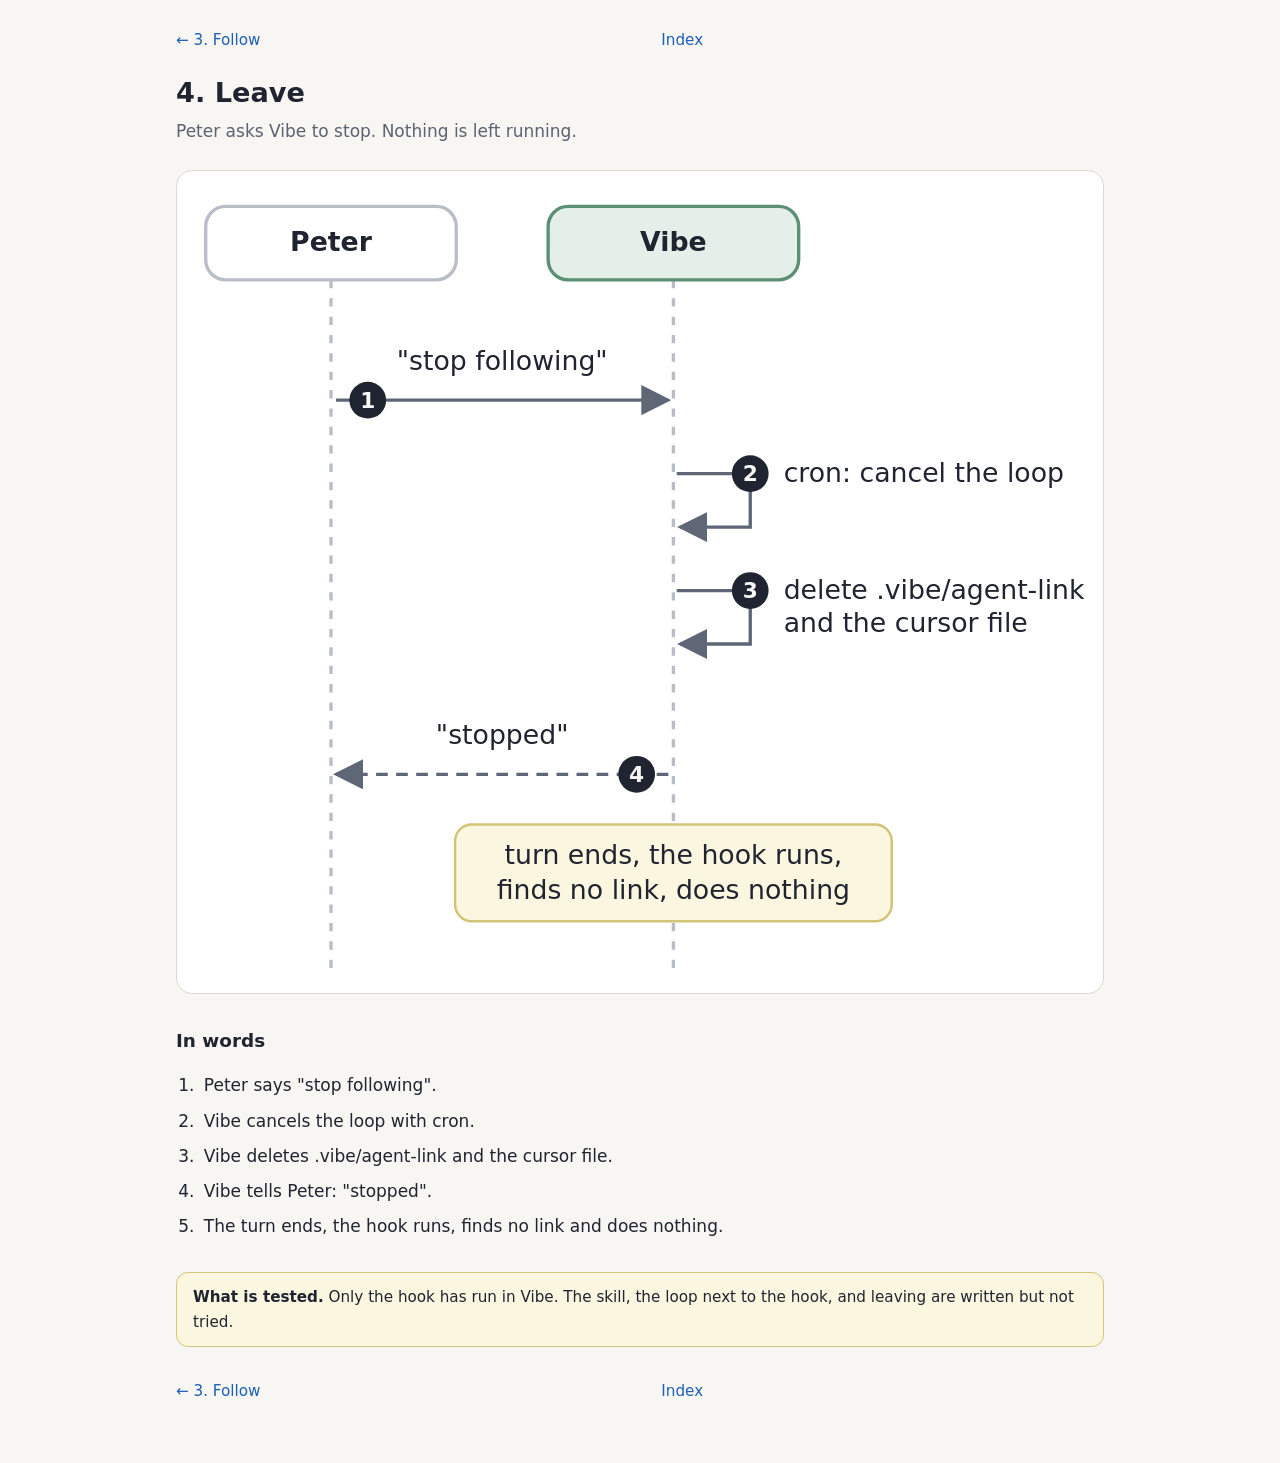
==== docs/drawings/4-leave.html @ e37efb44 "Add HTML drawings: parts, join, follow, leave Co-Authored-By: Claude Fable 5.2 <noreply@anthropic.co" ====
<!doctype html>
<html lang="en"><head><meta charset="utf-8"><meta name="viewport" content="width=device-width, initial-scale=1">
<meta name="color-scheme" content="light dark"><title>Vibe and Live Notes: Leave</title><link rel="stylesheet" href="style.css"></head><body><main><nav class="nav"><a href="3-follow.html">← 3. Follow</a><a href="index.html">Index</a><span></span></nav><h1>4. Leave</h1><p class="lead">Peter asks Vibe to stop. Nothing is left running.</p><div class="fig"><svg style="min-width:0px" viewBox="0 0 540 478" role="img" aria-label="Leave: sequence of messages between Peter and Vibe."><defs><marker id="ah" viewBox="0 0 10 10" refX="9" refY="5" markerWidth="9" markerHeight="9" orient="auto"><path class="head" d="M0,0 L10,5 L0,10 z"/></marker></defs><title>Leave: sequence of messages between Peter and Vibe.</title><line class="life" x1="85" y1="58" x2="85" y2="470"/><line class="life" x1="290" y1="58" x2="290" y2="470"/><rect class="box" x="10" y="14" width="150" height="44" rx="12"/><text x="85" y="41" class="h mid">Peter</text><rect class="c-pc" x="215" y="14" width="150" height="44" rx="12"/><text x="290" y="41" class="h mid">Vibe</text><line class="arrow" marker-end="url(#ah)" x1="88" y1="130" x2="287" y2="130"/><text x="187.5" y="112" class="m mid">"stop following"</text><circle class="badge" cx="107" cy="130" r="11"/><text x="107" y="134.5" class="badge-t">1</text><path class="arrow" marker-end="url(#ah)" d="M292,174 H336 V206 H294"/><circle class="badge" cx="336" cy="174" r="11"/><text x="336" y="178.5" class="badge-t">2</text><text x="356" y="179" class="m start">cron: cancel the loop</text><path class="arrow" marker-end="url(#ah)" d="M292,244 H336 V276 H294"/><circle class="badge" cx="336" cy="244" r="11"/><text x="336" y="248.5" class="badge-t">3</text><text x="356" y="249" class="m start">delete .vibe/agent-link</text><text x="356" y="269" class="m start">and the cursor file</text><line class="arrow dash" marker-end="url(#ah)" x1="287" y1="354" x2="88" y2="354"/><text x="187.5" y="336" class="m mid">"stopped"</text><circle class="badge" cx="268" cy="354" r="11"/><text x="268" y="358.5" class="badge-t">4</text><rect class="c-note" x="159.3" y="384" width="261.4" height="58" rx="10"/><text x="290" y="407.5" class="m mid">turn ends, the hook runs,</text><text x="290" y="428.5" class="m mid">finds no link, does nothing</text></svg></div><h2>In words</h2><ol class="steps"><li>Peter says "stop following".</li><li>Vibe cancels the loop with cron.</li><li>Vibe deletes .vibe/agent-link and the cursor file.</li><li>Vibe tells Peter: "stopped".</li><li>The turn ends, the hook runs, finds no link and does nothing.</li></ol><div class="note"><b>What is tested.</b> Only the hook has run in Vibe. The skill, the loop next to the hook, and leaving are written but not tried.</div><nav class="nav" style="margin-top:28px"><a href="3-follow.html">← 3. Follow</a><a href="index.html">Index</a><span></span></nav></main></body></html>
---- docs/drawings/style.css ----
:root {
  --bg: #f7f6f2; --fg: #1f2430; --muted: #5b6270; --line: #5f6776; --box: #ffffff; --box-s: #b9bdc7;
  --pc: #e3efe8; --pc-s: #5c8f74; --pc-g: #eef5f0;
  --ln: #e2ebf8; --ln-s: #5b82b8; --ln-g: #edf2fa;
  --hook: #fcead0; --hook-s: #c07a1c;
  --loop: #eee3f6; --loop-s: #8a5fa8;
  --note: #fbf6df; --note-s: #d2c577;
  --card: #ffffff; --card-s: #dcd9d0; --link: #1d5fb4;
}
@media (prefers-color-scheme: dark) {
  :root {
    --bg: #14171c; --fg: #e6e8ec; --muted: #a1a8b5; --line: #a3abba; --box: #1e232b; --box-s: #4a5160;
    --pc: #1f3329; --pc-s: #5fa584; --pc-g: #171f1b;
    --ln: #1c2a40; --ln-s: #6f9ad4; --ln-g: #171e2b;
    --hook: #3d2c12; --hook-s: #e0a24a;
    --loop: #2e2240; --loop-s: #b58ad6;
    --note: #2d2a17; --note-s: #8b8244;
    --card: #1b1f26; --card-s: #343a46; --link: #8ab4f8;
  }
}
* { box-sizing: border-box; }
body { margin: 0; background: var(--bg); color: var(--fg);
  font: 17px/1.6 system-ui, -apple-system, "Segoe UI", Roboto, sans-serif; }
main { max-width: 960px; margin: 0 auto; padding: 24px 16px 56px; }
a { color: var(--link); }
h1 { font-size: 1.7rem; line-height: 1.25; margin: 20px 0 8px; }
h2 { font-size: 1.15rem; margin: 32px 0 8px; }
p { margin: 0 0 12px; }
.nav { display: flex; justify-content: space-between; gap: 12px; flex-wrap: wrap; font-size: .95rem; }
.nav a { text-decoration: none; padding: 4px 0; }
.nav a:hover { text-decoration: underline; }
.fig { overflow-x: auto; margin: 24px 0 8px; padding: 12px; background: var(--card); border: 1px solid var(--card-s); border-radius: 16px; }
svg { display: block; width: 100%; height: auto; }
ol.steps { padding-left: 1.4em; } ol.steps li { margin: 0 0 8px; padding-left: 4px; }
.note { margin-top: 32px; padding: 12px 16px; background: var(--note); border: 1px solid var(--note-s); border-radius: 12px; font-size: .95rem; }
.cards { list-style: none; padding: 0; margin: 28px 0; display: grid; gap: 14px; }
.cards a { display: block; padding: 16px 18px; background: var(--card); border: 1px solid var(--card-s); border-radius: 14px; text-decoration: none; color: var(--fg); }
.cards a:hover { border-color: var(--link); }
.cards b { display: block; color: var(--link); }
.cards span { color: var(--muted); font-size: .95rem; }
.lead { color: var(--muted); }

/* svg parts */
svg text { fill: var(--fg); font-family: inherit; }
.m { font-size: 16px; } .s { font-size: 14px; fill: var(--muted); } .h { font-size: 16px; font-weight: 600; } .g { font-size: 15px; font-weight: 600; fill: var(--muted); }
.mid { text-anchor: middle; } .end { text-anchor: end; } .start { text-anchor: start; }
.life { stroke: var(--box-s); stroke-width: 2; stroke-dasharray: 5 6; }
.arrow { stroke: var(--line); stroke-width: 2; fill: none; }
.dash { stroke-dasharray: 7 5; }
.head { fill: var(--line); }
.badge { fill: var(--fg); } .badge-t { fill: var(--bg); font-size: 13px; font-weight: 700; text-anchor: middle; }
.box { fill: var(--box); stroke: var(--box-s); stroke-width: 2; }
.c-pc { fill: var(--pc); stroke: var(--pc-s); stroke-width: 2; }
.c-ln { fill: var(--ln); stroke: var(--ln-s); stroke-width: 2; }
.c-hook { fill: var(--hook); stroke: var(--hook-s); stroke-width: 2.5; }
.c-loop { fill: var(--loop); stroke: var(--loop-s); stroke-width: 2.5; }
.c-note { fill: var(--note); stroke: var(--note-s); stroke-width: 1.5; }
.grp-pc { fill: var(--pc-g); stroke: var(--pc-s); stroke-width: 1.5; stroke-dasharray: 2 0; }
.grp-ln { fill: var(--ln-g); stroke: var(--ln-s); stroke-width: 1.5; }
.rep { fill: none; stroke: var(--hook-s); stroke-width: 2.5; stroke-dasharray: 9 6; }
.rep-tab { fill: var(--hook); stroke: var(--hook-s); stroke-width: 2; }
.arrow.mut { stroke: var(--loop-s); }
.hint { display: none; color: var(--muted); font-size: .85rem; margin: 6px 0 0; }
@media (max-width: 700px) { .hint { display: block; } }
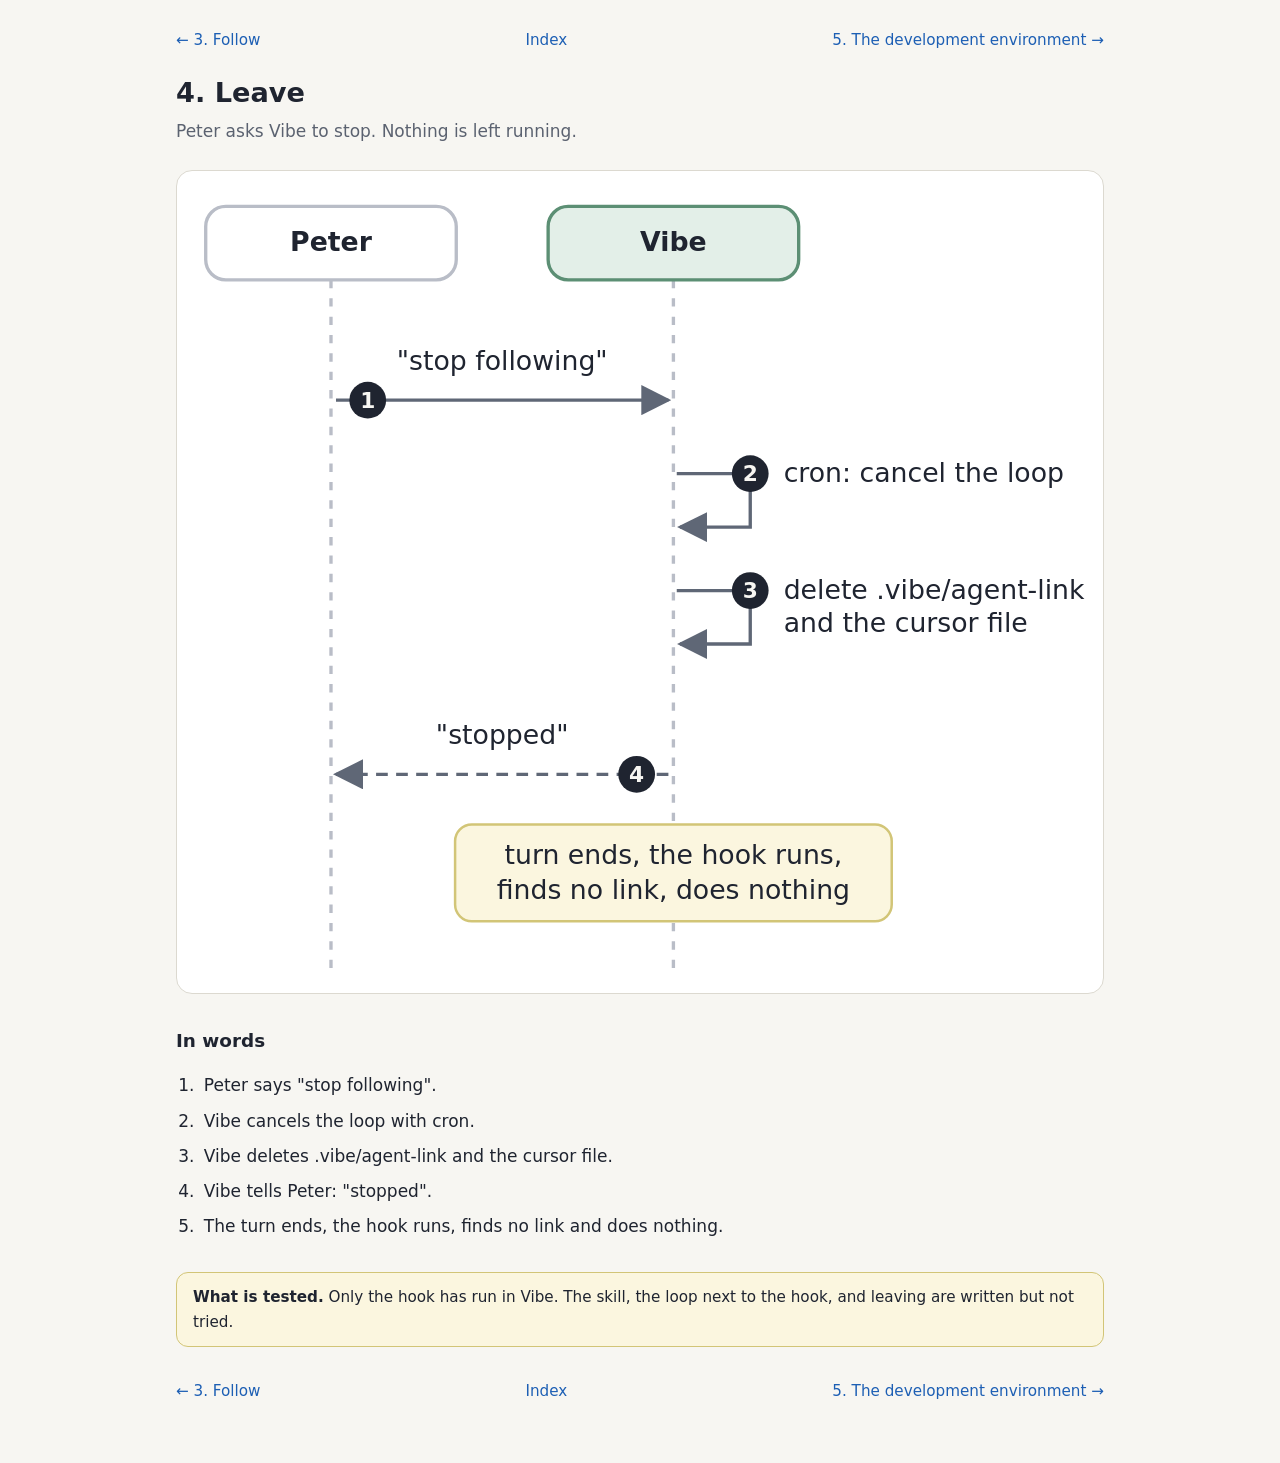
==== commit 66d9e199: "Add drawing 5: the development environment, today and next Co-Authored-By: Claude Fable 5.2 <noreply" ====
--- a/docs/drawings/4-leave.html
+++ b/docs/drawings/4-leave.html
@@ -1,3 +1,3 @@
 <!doctype html>
 <html lang="en"><head><meta charset="utf-8"><meta name="viewport" content="width=device-width, initial-scale=1">
-<meta name="color-scheme" content="light dark"><title>Vibe and Live Notes: Leave</title><link rel="stylesheet" href="style.css"></head><body><main><nav class="nav"><a href="3-follow.html">← 3. Follow</a><a href="index.html">Index</a><span></span></nav><h1>4. Leave</h1><p class="lead">Peter asks Vibe to stop. Nothing is left running.</p><div class="fig"><svg style="min-width:0px" viewBox="0 0 540 478" role="img" aria-label="Leave: sequence of messages between Peter and Vibe."><defs><marker id="ah" viewBox="0 0 10 10" refX="9" refY="5" markerWidth="9" markerHeight="9" orient="auto"><path class="head" d="M0,0 L10,5 L0,10 z"/></marker></defs><title>Leave: sequence of messages between Peter and Vibe.</title><line class="life" x1="85" y1="58" x2="85" y2="470"/><line class="life" x1="290" y1="58" x2="290" y2="470"/><rect class="box" x="10" y="14" width="150" height="44" rx="12"/><text x="85" y="41" class="h mid">Peter</text><rect class="c-pc" x="215" y="14" width="150" height="44" rx="12"/><text x="290" y="41" class="h mid">Vibe</text><line class="arrow" marker-end="url(#ah)" x1="88" y1="130" x2="287" y2="130"/><text x="187.5" y="112" class="m mid">"stop following"</text><circle class="badge" cx="107" cy="130" r="11"/><text x="107" y="134.5" class="badge-t">1</text><path class="arrow" marker-end="url(#ah)" d="M292,174 H336 V206 H294"/><circle class="badge" cx="336" cy="174" r="11"/><text x="336" y="178.5" class="badge-t">2</text><text x="356" y="179" class="m start">cron: cancel the loop</text><path class="arrow" marker-end="url(#ah)" d="M292,244 H336 V276 H294"/><circle class="badge" cx="336" cy="244" r="11"/><text x="336" y="248.5" class="badge-t">3</text><text x="356" y="249" class="m start">delete .vibe/agent-link</text><text x="356" y="269" class="m start">and the cursor file</text><line class="arrow dash" marker-end="url(#ah)" x1="287" y1="354" x2="88" y2="354"/><text x="187.5" y="336" class="m mid">"stopped"</text><circle class="badge" cx="268" cy="354" r="11"/><text x="268" y="358.5" class="badge-t">4</text><rect class="c-note" x="159.3" y="384" width="261.4" height="58" rx="10"/><text x="290" y="407.5" class="m mid">turn ends, the hook runs,</text><text x="290" y="428.5" class="m mid">finds no link, does nothing</text></svg></div><h2>In words</h2><ol class="steps"><li>Peter says "stop following".</li><li>Vibe cancels the loop with cron.</li><li>Vibe deletes .vibe/agent-link and the cursor file.</li><li>Vibe tells Peter: "stopped".</li><li>The turn ends, the hook runs, finds no link and does nothing.</li></ol><div class="note"><b>What is tested.</b> Only the hook has run in Vibe. The skill, the loop next to the hook, and leaving are written but not tried.</div><nav class="nav" style="margin-top:28px"><a href="3-follow.html">← 3. Follow</a><a href="index.html">Index</a><span></span></nav></main></body></html>+<meta name="color-scheme" content="light dark"><title>Vibe and Live Notes: Leave</title><link rel="stylesheet" href="style.css"></head><body><main><nav class="nav"><a href="3-follow.html">← 3. Follow</a><a href="index.html">Index</a><a href="5-dev-environment.html">5. The development environment →</a></nav><h1>4. Leave</h1><p class="lead">Peter asks Vibe to stop. Nothing is left running.</p><div class="fig"><svg style="min-width:0px" viewBox="0 0 540 478" role="img" aria-label="Leave: sequence of messages between Peter and Vibe."><defs><marker id="ah" viewBox="0 0 10 10" refX="9" refY="5" markerWidth="9" markerHeight="9" orient="auto"><path class="head" d="M0,0 L10,5 L0,10 z"/></marker></defs><title>Leave: sequence of messages between Peter and Vibe.</title><line class="life" x1="85" y1="58" x2="85" y2="470"/><line class="life" x1="290" y1="58" x2="290" y2="470"/><rect class="box" x="10" y="14" width="150" height="44" rx="12"/><text x="85" y="41" class="h mid">Peter</text><rect class="c-pc" x="215" y="14" width="150" height="44" rx="12"/><text x="290" y="41" class="h mid">Vibe</text><line class="arrow" marker-end="url(#ah)" x1="88" y1="130" x2="287" y2="130"/><text x="187.5" y="112" class="m mid">"stop following"</text><circle class="badge" cx="107" cy="130" r="11"/><text x="107" y="134.5" class="badge-t">1</text><path class="arrow" marker-end="url(#ah)" d="M292,174 H336 V206 H294"/><circle class="badge" cx="336" cy="174" r="11"/><text x="336" y="178.5" class="badge-t">2</text><text x="356" y="179" class="m start">cron: cancel the loop</text><path class="arrow" marker-end="url(#ah)" d="M292,244 H336 V276 H294"/><circle class="badge" cx="336" cy="244" r="11"/><text x="336" y="248.5" class="badge-t">3</text><text x="356" y="249" class="m start">delete .vibe/agent-link</text><text x="356" y="269" class="m start">and the cursor file</text><line class="arrow dash" marker-end="url(#ah)" x1="287" y1="354" x2="88" y2="354"/><text x="187.5" y="336" class="m mid">"stopped"</text><circle class="badge" cx="268" cy="354" r="11"/><text x="268" y="358.5" class="badge-t">4</text><rect class="c-note" x="159.3" y="384" width="261.4" height="58" rx="10"/><text x="290" y="407.5" class="m mid">turn ends, the hook runs,</text><text x="290" y="428.5" class="m mid">finds no link, does nothing</text></svg></div><h2>In words</h2><ol class="steps"><li>Peter says "stop following".</li><li>Vibe cancels the loop with cron.</li><li>Vibe deletes .vibe/agent-link and the cursor file.</li><li>Vibe tells Peter: "stopped".</li><li>The turn ends, the hook runs, finds no link and does nothing.</li></ol><div class="note"><b>What is tested.</b> Only the hook has run in Vibe. The skill, the loop next to the hook, and leaving are written but not tried.</div><nav class="nav" style="margin-top:28px"><a href="3-follow.html">← 3. Follow</a><a href="index.html">Index</a><a href="5-dev-environment.html">5. The development environment →</a></nav></main></body></html>
--- a/docs/drawings/style.css
+++ b/docs/drawings/style.css
@@ -57,6 +57,7 @@
 .c-note { fill: var(--note); stroke: var(--note-s); stroke-width: 1.5; }
 .grp-pc { fill: var(--pc-g); stroke: var(--pc-s); stroke-width: 1.5; stroke-dasharray: 2 0; }
 .grp-ln { fill: var(--ln-g); stroke: var(--ln-s); stroke-width: 1.5; }
+.grp-n { fill: var(--bg); stroke: var(--box-s); stroke-width: 1.5; }
 .rep { fill: none; stroke: var(--hook-s); stroke-width: 2.5; stroke-dasharray: 9 6; }
 .rep-tab { fill: var(--hook); stroke: var(--hook-s); stroke-width: 2; }
 .arrow.mut { stroke: var(--loop-s); }
